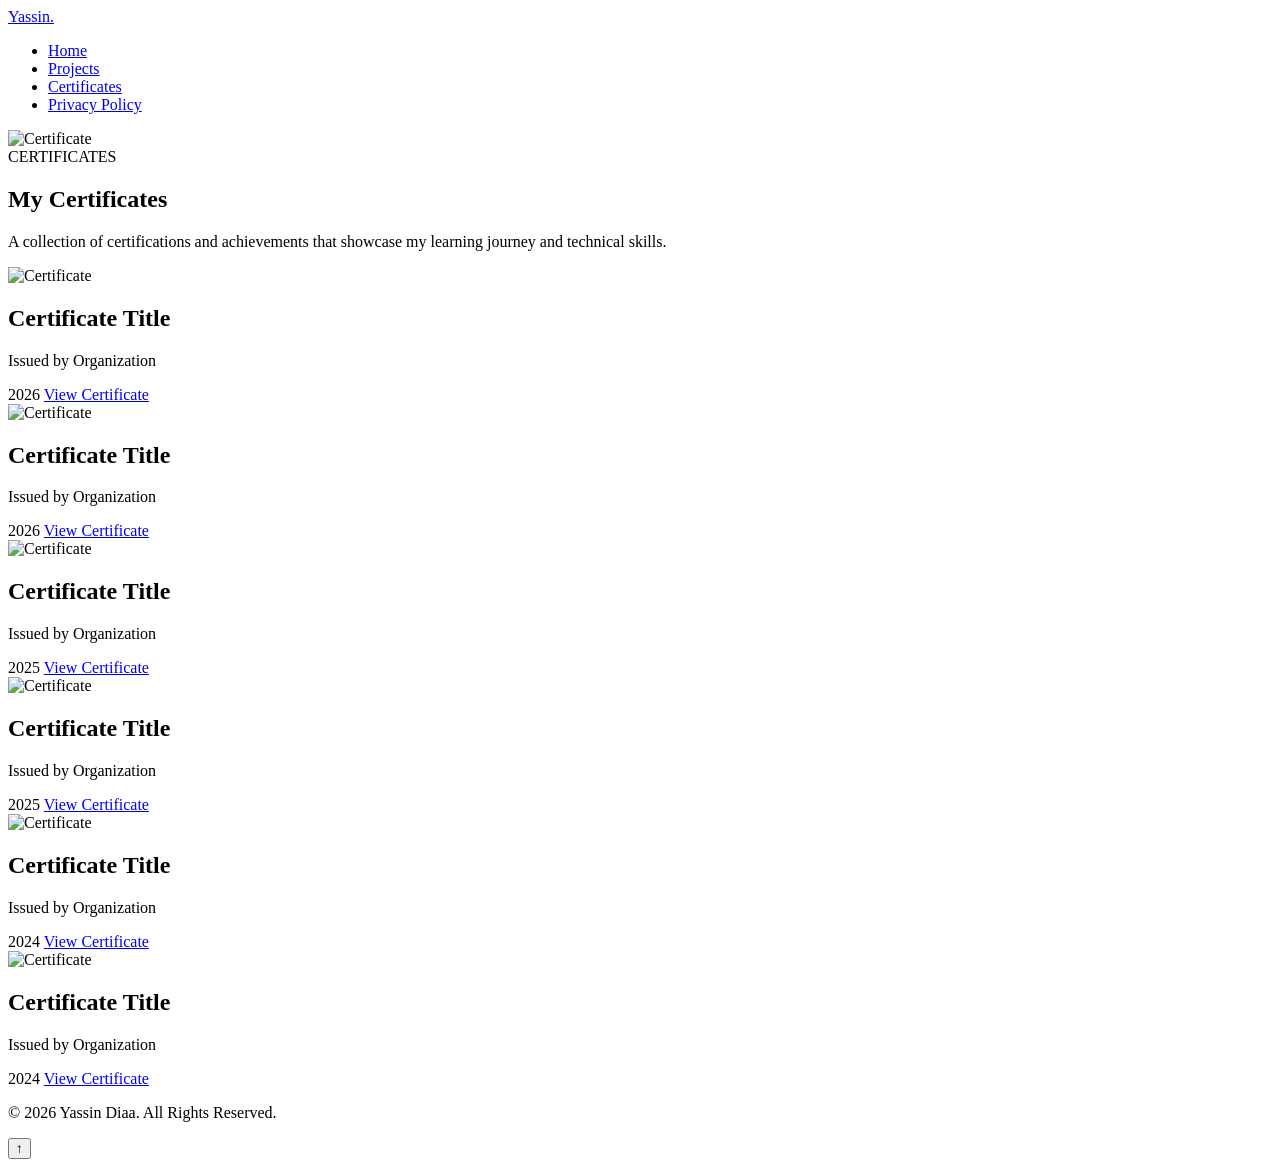
==== certificates.html @ 5b019474 "Create certificates.html" ====
<!DOCTYPE html>
<html lang="en">

<head>

<meta charset="UTF-8">
<meta name="viewport" content="width=device-width, initial-scale=1.0">

<title>Certificates | Yassin Diaa</title>

<link rel="stylesheet" href="certificates.css">
<script src="certificates.js" defer></script>

</head>

<body>

<div class="background"></div>

<header>

<nav class="navbar">

<a href="index.html" class="logo">Yassin.</a>

<ul class="nav-links">

<li><a href="index.html">Home</a></li>

<li><a href="projects.html">Projects</a></li>

<li><a href="certificates.html" class="active">Certificates</a></li>

<li><a href="privacy-policy.html">Privacy Policy</a></li>

</ul>

</nav>

</header>

<section class="hero">

<img src="images/certificate.png" class="logo-img" alt="Certificate">

<div class="badge">
CERTIFICATES
</div>

<h1>
My <span>Certificates</span>
</h1>

<p>
A collection of certifications and achievements that showcase my learning journey and technical skills.
</p>

</section>

<section class="certificates">

<div class="certificate-card">

<img src="images/certificate1.jpg" alt="Certificate">

<h2>Certificate Title</h2>

<p>Issued by Organization</p>

<span>2026</span>

<a href="#" class="view-btn">View Certificate</a>

</div>

<div class="certificate-card">

<img src="images/certificate2.jpg" alt="Certificate">

<h2>Certificate Title</h2>

<p>Issued by Organization</p>

<span>2026</span>

<a href="#" class="view-btn">View Certificate</a>

</div>

<div class="certificate-card">

<img src="images/certificate3.jpg" alt="Certificate">

<h2>Certificate Title</h2>

<p>Issued by Organization</p>

<span>2025</span>

<a href="#" class="view-btn">View Certificate</a>

</div>

<div class="certificate-card">

<img src="images/certificate4.jpg" alt="Certificate">

<h2>Certificate Title</h2>

<p>Issued by Organization</p>

<span>2025</span>

<a href="#" class="view-btn">View Certificate</a>

</div>

<div class="certificate-card">

<img src="images/certificate5.jpg" alt="Certificate">

<h2>Certificate Title</h2>

<p>Issued by Organization</p>

<span>2024</span>

<a href="#" class="view-btn">View Certificate</a>

</div>

<div class="certificate-card">

<img src="images/certificate6.jpg" alt="Certificate">

<h2>Certificate Title</h2>

<p>Issued by Organization</p>

<span>2024</span>

<a href="#" class="view-btn">View Certificate</a>

</div>

</section>

<footer>

<p>
© 2026 Yassin Diaa. All Rights Reserved.
</p>

</footer>

<button id="topButton" class="top">
↑
</button>

</body>

</html>
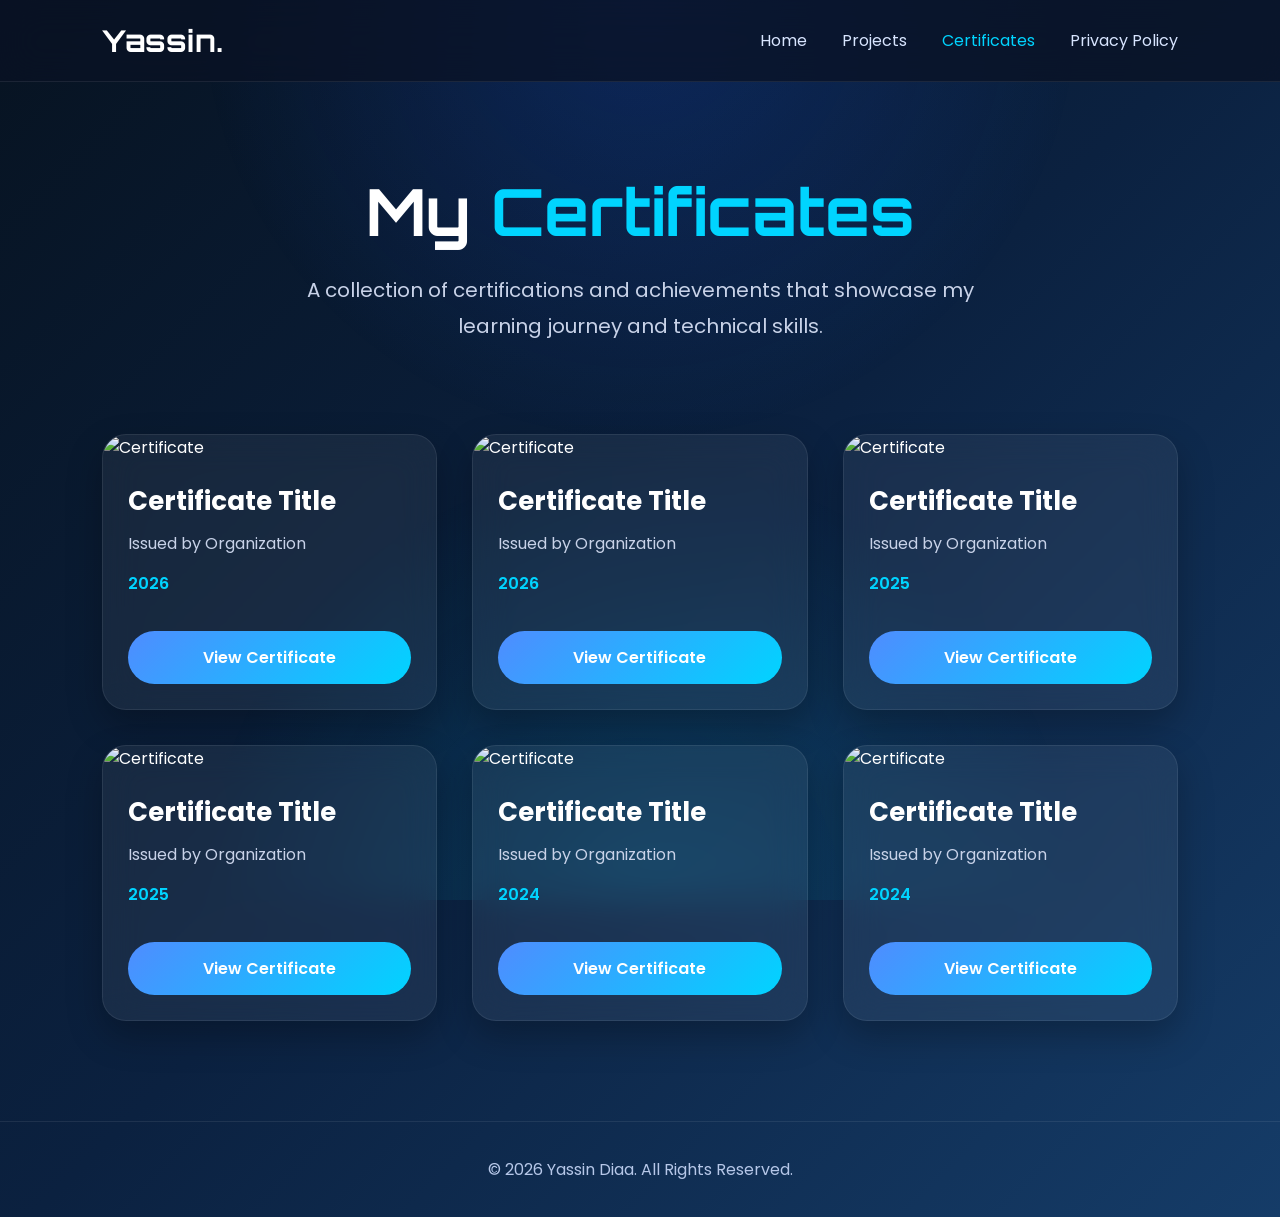
==== commit 7538f69a: "Update certificates.html" ====
--- a/certificates.html
+++ b/certificates.html
@@ -40,12 +40,6 @@
 </header>
 
 <section class="hero">
-
-<img src="images/certificate.png" class="logo-img" alt="Certificate">
-
-<div class="badge">
-CERTIFICATES
-</div>
 
 <h1>
 My <span>Certificates</span>
--- a/certificates.css
+++ b/certificates.css
@@ -0,0 +1,451 @@
+@import url('https://fonts.googleapis.com/css2?family=Orbitron:wght@500;700;900&family=Poppins:wght@300;400;500;600;700&display=swap');
+
+:root{
+
+--bg:#08111F;
+--card:#101C31;
+--blue:#4F8CFF;
+--cyan:#00D4FF;
+--white:#FFFFFF;
+--gray:#C8D2E8;
+--border:rgba(255,255,255,.08);
+
+}
+
+*{
+margin:0;
+padding:0;
+box-sizing:border-box;
+scroll-behavior:smooth;
+}
+
+body{
+
+font-family:'Poppins',sans-serif;
+background:linear-gradient(135deg,#071321,#0B2140,#153C68);
+color:var(--white);
+overflow-x:hidden;
+
+}
+
+/*=========================
+BACKGROUND
+=========================*/
+
+.background{
+
+position:fixed;
+top:0;
+left:0;
+width:100%;
+height:100%;
+z-index:-2;
+
+background:
+radial-gradient(circle at top,#1b5cff33,transparent 40%),
+radial-gradient(circle at bottom,#00d2ff22,transparent 40%);
+
+}
+
+/*=========================
+NAVBAR
+=========================*/
+
+.navbar{
+
+position:fixed;
+top:0;
+left:0;
+width:100%;
+
+display:flex;
+justify-content:space-between;
+align-items:center;
+
+padding:22px 8%;
+
+background:rgba(10,18,36,.75);
+backdrop-filter:blur(18px);
+
+border-bottom:1px solid rgba(255,255,255,.08);
+
+z-index:1000;
+
+}
+
+.logo{
+
+font-size:30px;
+font-weight:700;
+font-family:'Orbitron',sans-serif;
+text-decoration:none;
+color:white;
+
+}
+
+.nav-links{
+
+display:flex;
+gap:35px;
+list-style:none;
+
+}
+
+.nav-links a{
+
+text-decoration:none;
+color:#d8e5ff;
+transition:.3s;
+
+}
+
+.nav-links a:hover,
+.nav-links a.active{
+
+color:var(--cyan);
+
+}
+
+/*=========================
+HERO
+=========================*/
+
+.hero{
+
+padding:170px 8% 90px;
+
+display:flex;
+flex-direction:column;
+justify-content:center;
+align-items:center;
+
+text-align:center;
+
+}
+
+.logo-img{
+
+width:130px;
+height:130px;
+
+object-fit:cover;
+
+border-radius:30px;
+
+margin-bottom:25px;
+
+box-shadow:0 20px 45px rgba(79,140,255,.35);
+
+}
+
+.badge{
+
+display:inline-block;
+
+padding:12px 28px;
+
+border-radius:50px;
+
+background:rgba(79,140,255,.15);
+
+border:1px solid rgba(79,140,255,.35);
+
+color:#9FD7FF;
+
+font-weight:600;
+
+margin-bottom:25px;
+
+}
+
+.hero h1{
+
+font-size:65px;
+font-family:'Orbitron',sans-serif;
+
+margin-bottom:20px;
+
+}
+
+.hero h1 span{
+
+color:var(--cyan);
+
+}
+
+.hero p{
+
+max-width:720px;
+
+margin:auto;
+
+font-size:20px;
+
+line-height:1.8;
+
+color:var(--gray);
+
+}
+
+/*=========================
+CERTIFICATES
+=========================*/
+
+.certificates{
+
+padding:0 8% 100px;
+
+display:grid;
+
+grid-template-columns:repeat(auto-fit,minmax(320px,1fr));
+
+gap:35px;
+
+}
+
+.certificate-card{
+
+background:rgba(255,255,255,.06);
+
+backdrop-filter:blur(18px);
+
+border:1px solid var(--border);
+
+border-radius:24px;
+
+overflow:hidden;
+
+transition:.35s;
+
+box-shadow:0 15px 35px rgba(0,0,0,.25);
+
+}
+
+.certificate-card:hover{
+
+transform:translateY(-10px);
+
+box-shadow:0 25px 45px rgba(79,140,255,.35);
+
+}
+
+.certificate-card img{
+
+width:100%;
+height:220px;
+
+object-fit:cover;
+
+}
+
+.certificate-card h2{
+
+padding:22px 25px 10px;
+
+font-size:26px;
+
+}
+
+.certificate-card p{
+
+padding:0 25px;
+
+color:var(--gray);
+
+}
+
+.certificate-card span{
+
+display:block;
+
+padding:15px 25px;
+
+color:var(--cyan);
+
+font-weight:600;
+
+}
+
+.view-btn{
+
+display:block;
+
+margin:20px 25px 25px;
+
+padding:14px;
+
+text-align:center;
+
+text-decoration:none;
+
+border-radius:50px;
+
+background:linear-gradient(135deg,var(--blue),var(--cyan));
+
+color:white;
+
+font-weight:600;
+
+transition:.3s;
+
+}
+
+.view-btn:hover{
+
+transform:translateY(-3px);
+
+box-shadow:0 10px 30px rgba(0,212,255,.35);
+
+}
+
+/*=========================
+FOOTER
+=========================*/
+
+footer{
+
+padding:35px;
+
+text-align:center;
+
+color:#B6C7E8;
+
+border-top:1px solid rgba(255,255,255,.08);
+
+}
+
+/*=========================
+TOP BUTTON
+=========================*/
+
+.top{
+
+position:fixed;
+
+right:30px;
+bottom:30px;
+
+width:55px;
+height:55px;
+
+border:none;
+
+border-radius:50%;
+
+background:linear-gradient(135deg,var(--blue),var(--cyan));
+
+color:white;
+
+font-size:22px;
+
+cursor:pointer;
+
+display:none;
+
+transition:.3s;
+
+box-shadow:0 10px 25px rgba(0,0,0,.35);
+
+}
+
+.top:hover{
+
+transform:translateY(-5px);
+
+}
+
+/*=========================
+ANIMATION
+=========================*/
+
+.hero,
+.certificate-card{
+
+animation:fadeUp .8s ease;
+
+}
+
+@keyframes fadeUp{
+
+from{
+
+opacity:0;
+transform:translateY(40px);
+
+}
+
+to{
+
+opacity:1;
+transform:translateY(0);
+
+}
+
+}
+
+/*=========================
+RESPONSIVE
+=========================*/
+
+@media(max-width:900px){
+
+.hero h1{
+
+font-size:48px;
+
+}
+
+.nav-links{
+
+gap:18px;
+
+}
+
+}
+
+@media(max-width:700px){
+
+.navbar{
+
+padding:18px 6%;
+
+}
+
+.nav-links{
+
+display:none;
+
+}
+
+.hero{
+
+padding:150px 6% 70px;
+
+}
+
+.hero h1{
+
+font-size:36px;
+
+}
+
+.hero p{
+
+font-size:17px;
+
+}
+
+.logo-img{
+
+width:110px;
+height:110px;
+
+}
+
+.certificates{
+
+padding:0 6% 80px;
+
+}
+
+}
